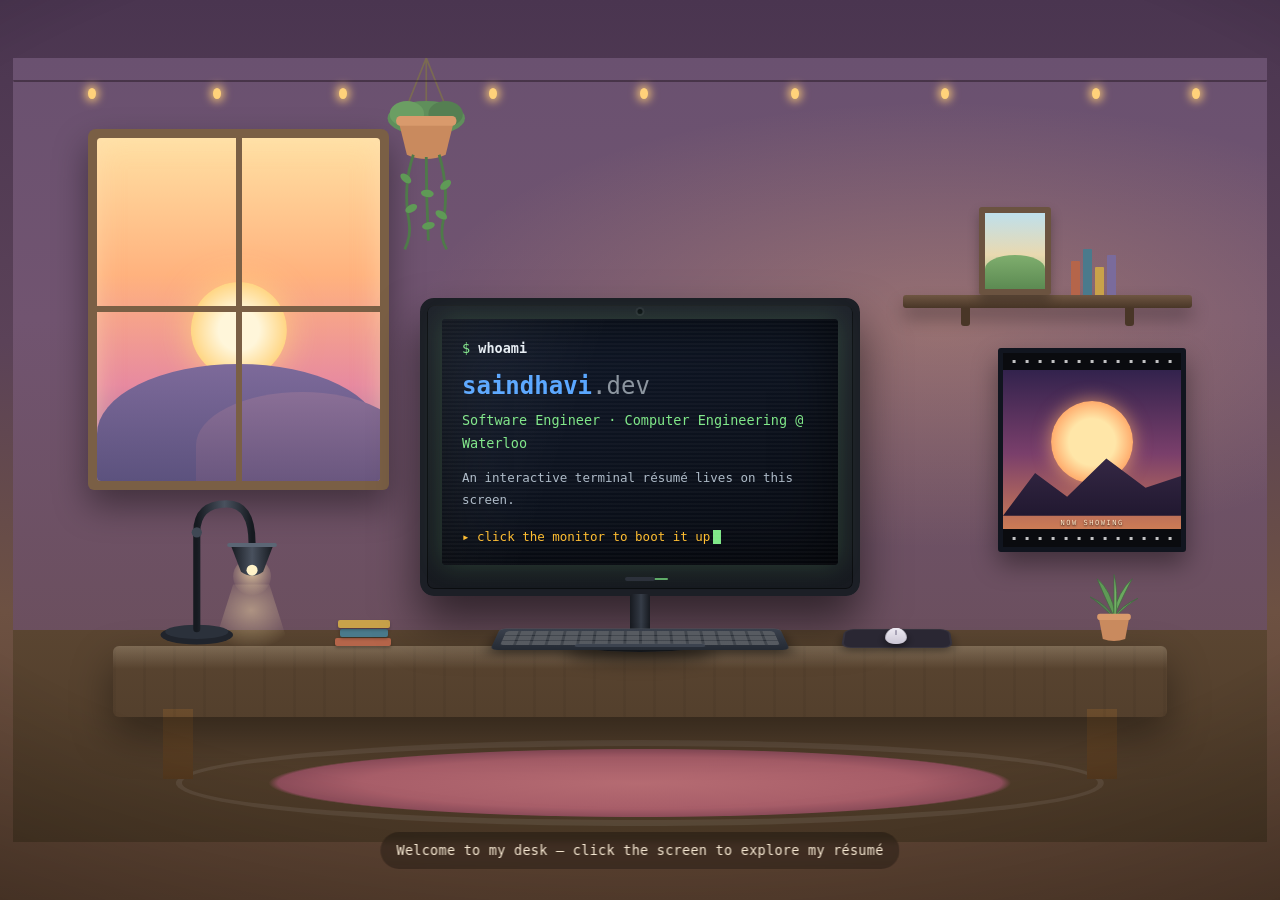
==== desk/index.html @ c954e5a0 "Add birds flying across the window in the terminal desk scene Assisted-By: devx/a997eb2f-b1b7-486c-a" ====
<!DOCTYPE html>
<html lang="en">
<head>
<meta charset="UTF-8">
<meta name="viewport" content="width=device-width, initial-scale=1.0">
<title>saindhavi@dev ~ Terminal Résumé</title>
<style>
  * { margin: 0; padding: 0; box-sizing: border-box; }
  body {
    font-family: "SF Mono","JetBrains Mono","Fira Code",Menlo,monospace;
    background: #0d1117; color: #c9d1d9; line-height: 1.7; font-size: 14.5px;
    min-height: 100vh; padding: 24px 16px; display:flex; justify-content:center; align-items:center;
  }
  .term { width:100%; max-width:1200px; background:#161b22; border:1px solid #30363d; border-radius:10px;
    overflow:hidden; box-shadow:0 20px 60px rgba(0,0,0,.5);
    transition:max-width .4s ease, opacity .55s ease, transform .6s cubic-bezier(.2,.8,.2,1); transform-origin:center; }
  .term.expanded { max-width:1400px; }
  .term.enter-hidden { opacity:0; transform:scale(.12); pointer-events:none; }
  .deskbtn { margin-left:auto; color:#8b949e; font-size:12px; cursor:pointer; border:1px solid #30363d; border-radius:6px; padding:2px 9px; }
  .deskbtn:hover { color:#e6edf3; border-color:#58a6ff; }

  /* ===== cozy desk scene (CSS-illustrated) ===== */
  #desk { position:fixed; inset:0; z-index:5; overflow:hidden;
    display:flex; align-items:center; justify-content:center;
    background:linear-gradient(180deg,#4a3550 0%, #5b4258 38%, #6d5142 68%, #5a4130 100%);
    transition:opacity .55s ease, transform .7s cubic-bezier(.4,0,.2,1); }
  #desk.gone { opacity:0; transform:scale(2.6); pointer-events:none; }
  /* soft vignette + warm ambient glow */
  #desk::before { content:""; position:absolute; inset:0; background:radial-gradient(120% 90% at 50% 40%, transparent 55%, rgba(0,0,0,.45) 100%); pointer-events:none; z-index:40; }

  .room { position:relative; width:min(1400px,98vw); aspect-ratio:16/10; max-height:96vh; }

  /* wall / floor split */
  .wall { position:absolute; inset:0 0 26% 0; background:linear-gradient(180deg,#6a5170 0%, #715470 45%, #6b4f5e 100%); }
  .wall::after { content:""; position:absolute; inset:0; background:radial-gradient(60% 55% at 74% 46%, rgba(255,190,120,.28), transparent 70%); }
  .floor { position:absolute; left:0; right:0; bottom:0; height:27%;
    background:linear-gradient(180deg,#5a4531 0%, #4a3826 100%); }

  /* ---- window with sunset ---- */
  .win { position:absolute; left:6%; top:9%; width:24%; height:46%; border-radius:8px 8px 6px 6px;
    background:#7a5f45; padding:9px; box-shadow:0 16px 34px rgba(0,0,0,.4); }
  .win-glass { position:relative; width:100%; height:100%; border-radius:4px; overflow:hidden;
    background:linear-gradient(180deg,#ffe0a3 0%, #ffb27e 40%, #e78aa0 72%, #8f6ea6 100%); box-shadow:inset 0 0 26px rgba(255,225,180,.55); }
  .win-sun { position:absolute; left:50%; bottom:30%; transform:translateX(-50%); width:34%; aspect-ratio:1; border-radius:50%;
    background:radial-gradient(circle,#fff6da 30%,#ffd27a 75%); box-shadow:0 0 34px rgba(255,210,130,.9); }
  .win-hill { position:absolute; left:0; right:0; bottom:0; height:34%; background:linear-gradient(180deg,#7d6a9a,#5c527e);
    border-radius:50% 50% 0 0 / 60% 60% 0 0; }
  .win-hill.two { bottom:0; left:35%; right:-10%; height:26%; background:linear-gradient(180deg,#8a6f96,#6a577f); }
  /* a little bird glides across the window now and then */
  .win-birds { position:absolute; left:0; top:26%; width:14px; height:10px; opacity:0; z-index:2;
    animation: birdFly 20s ease-in-out infinite; }
  .win-birds .b { position:absolute; width:8px; height:8px; }
  .win-birds .b::before, .win-birds .b::after { content:""; position:absolute; top:0; width:6px; height:6px;
    border-top:2px solid #2f2740; border-radius:50%; }
  .win-birds .b::before { left:-4px; transform:rotate(18deg); transform-origin:right center; animation: flap .35s ease-in-out infinite; }
  .win-birds .b::after  { left:2px;  transform:rotate(-18deg) scaleX(-1); transform-origin:left center; animation: flap .35s ease-in-out infinite; }
  .win-birds .b2 { left:16px; top:6px; transform:scale(.75); }
  @keyframes flap { 0%,100%{ border-top-width:2px; height:6px; } 50%{ height:2px; } }
  @keyframes birdFly {
    0%   { transform: translate(-20px, 30px) scale(.7); opacity:0; }
    8%   { opacity:.85; }
    45%  { transform: translate(120px, -6px) scale(.95); opacity:.85; }
    60%  { transform: translate(180px, 8px) scale(1); opacity:.85; }
    72%  { transform: translate(240px, -10px) scale(.9); opacity:0; }
    100% { transform: translate(240px, -10px) scale(.9); opacity:0; }
  }
  .win-bar-v, .win-bar-h { position:absolute; background:#7a5f45; z-index:3; }
  .win-bar-v { top:0; bottom:0; left:calc(50% - 3px); width:6px; }
  .win-bar-h { left:0; right:0; top:calc(50% - 3px); height:6px; }

  /* ---- hanging plant near window ---- */
  .hangplant { position:absolute; left:27%; top:0; width:12%; z-index:1; }
  .hangplant svg { width:100%; height:auto; display:block; }

  /* ---- shelf + framed art (right wall) ---- */
  /* ---- wall shelf with framed photo + books resting on it ---- */
  .shelf { position:absolute; right:6%; top:19%; width:23%; z-index:2; }
  .shelf .items { display:flex; align-items:flex-end; justify-content:center; gap:20px; padding:0 24px; }
  .shelf .plank { height:13px; border-radius:3px; background:linear-gradient(#6f5642,#493627); box-shadow:0 10px 18px rgba(0,0,0,.32); }
  .shelf .bracket { position:absolute; width:9px; height:18px; background:#493627; bottom:-18px; border-radius:0 0 3px 3px; }
  .shelf .bracket.l { left:20%; } .shelf .bracket.r { right:20%; }
  .frame { width:72px; height:88px; background:#efe6d4; border:6px solid #6b5340; border-radius:3px; overflow:hidden; box-shadow:0 6px 12px rgba(0,0,0,.28); }
  .frame-art { position:relative; width:100%; height:100%; background:linear-gradient(180deg,#bfe0ec 0%, #e9d9b0 55%, #9bbf82 100%); }
  .frame-art::after { content:""; position:absolute; left:0; right:0; bottom:0; height:45%; background:linear-gradient(180deg,#7fae6e,#5c8a52); border-radius:50% 50% 0 0/40% 40% 0 0; }
  .mini-books { display:flex; align-items:flex-end; gap:3px; }
  .mini-books i { width:9px; border-radius:1px 1px 0 0; }

  /* ---- movie poster (nod to film/TV) ---- */
  .poster { position:absolute; right:6.5%; top:37%; width:15%; height:26%; background:#0d0f14; border:5px solid #11151f;
    border-radius:3px; box-shadow:0 12px 26px rgba(0,0,0,.4); overflow:hidden; }
  .poster .p-sky { position:absolute; inset:0; background:linear-gradient(180deg,#241d47 0%, #7a3f6b 52%, #e08a4f 100%); }
  .poster .p-sun { position:absolute; left:50%; top:46%; transform:translate(-50%,-50%); width:46%; aspect-ratio:1; border-radius:50%;
    background:radial-gradient(circle,#ffe6a8 40%,#ff9e5e 78%); box-shadow:0 0 18px rgba(255,180,110,.7); }
  .poster .p-mtn { position:absolute; left:0; right:0; bottom:16%; height:38%; background:linear-gradient(180deg,#3a2c4a,#211830);
    clip-path:polygon(0 100%,18% 42%,36% 74%,58% 22%,80% 62%,100% 46%,100% 100%); }
  .poster .p-strip { position:absolute; left:0; right:0; height:9%; background:#0a0b0f;
    background-image:repeating-linear-gradient(90deg, transparent 0 5px, rgba(255,255,255,.75) 5px 8px, transparent 8px 13px);
    background-size:13px 3px; background-position:center; background-repeat:repeat-x; }
  .poster .p-strip.t { top:0; } .poster .p-strip.b { bottom:0; }
  .poster .p-title { position:absolute; left:0; right:0; bottom:9%; text-align:center; font-size:7px; letter-spacing:.22em;
    color:#ffe9c9; text-shadow:0 1px 2px rgba(0,0,0,.8); }

  /* ---- keyboard + mousepad + mouse (laid flat on the desk with perspective) ---- */
  .keyboard { position:absolute; left:50%; bottom:-4px; width:min(30%,300px); height:46px; z-index:11;
    transform-origin:center bottom; transform:translateX(-50%) perspective(560px) rotateX(60deg);
    border-radius:7px; background:linear-gradient(#3a414d,#242a33);
    box-shadow:0 10px 16px rgba(0,0,0,.45), inset 0 1px 0 rgba(255,255,255,.10); }
  .keyboard::before { content:""; position:absolute; inset:6px 8px 10px; border-radius:4px; background:#2b3038;
    background-image:
      repeating-linear-gradient(90deg, rgba(255,255,255,.11) 0 13px, transparent 13px 16px),
      repeating-linear-gradient(0deg, rgba(255,255,255,.11) 0 8px, transparent 8px 11px); }
  .keyboard::after { content:""; position:absolute; left:28%; right:28%; bottom:6px; height:7px; border-radius:3px; background:#3c434f; box-shadow:inset 0 1px 0 rgba(255,255,255,.12); }
  .mousepad { position:absolute; left:66%; bottom:-2px; width:11%; max-width:112px; height:40px; z-index:11;
    transform-origin:center bottom; transform:perspective(560px) rotateX(60deg);
    border-radius:10px; background:#2a2733; box-shadow:0 8px 12px rgba(0,0,0,.34), inset 0 0 0 2px rgba(255,255,255,.05); }
  .mouse { position:absolute; left:69.5%; bottom:2px; width:22px; height:34px; z-index:12;
    transform-origin:center bottom; transform:perspective(560px) rotateX(60deg);
    border-radius:50% 50% 46% 46% / 62% 62% 38% 38%; background:linear-gradient(180deg,#eeebF3,#cbc6d4);
    box-shadow:0 7px 11px rgba(0,0,0,.42); }
  .mouse::before { content:""; position:absolute; top:5px; left:50%; transform:translateX(-50%); width:2px; height:11px; background:#a7a2b5; border-radius:2px; }
  @media (max-width:640px){ .mousepad,.mouse{ display:none; } }

  /* ---- string lights ---- */
  .lights { position:absolute; top:2%; left:0; width:100%; height:8%; z-index:6; pointer-events:none; }
  .lights .wire { position:absolute; top:6px; left:0; width:100%; height:40px; border-top:2px solid rgba(20,12,16,.4); border-radius:0 0 46% 46%/0 0 100% 100%; }
  .lights i { position:absolute; top:14px; width:8px; height:11px; border-radius:50%; background:#ffd27a;
    box-shadow:0 0 9px 3px rgba(255,205,120,.8); animation:twinkle 2.6s ease-in-out infinite; }
  @keyframes twinkle { 0%,100%{opacity:.55} 50%{opacity:1} }

  /* ---- rug ---- */
  .rug { position:absolute; left:50%; bottom:2%; transform:translateX(-50%); width:74%; height:11%;
    background:radial-gradient(closest-side, #b56b72 0%, #a85e69 60%, #8f4e5c 78%, transparent 80%); border-radius:50%;
    box-shadow:inset 0 0 0 6px rgba(255,255,255,.08); }

  /* ---- desk ---- */
  .desk { position:absolute; left:8%; right:8%; bottom:16%; height:9%; z-index:8;
    background:linear-gradient(180deg,#8a663f 0%, #7a5836 55%, #6a4c2d 100%);
    border-radius:6px; box-shadow:0 18px 40px rgba(0,0,0,.4);
    background-image:repeating-linear-gradient(90deg, rgba(0,0,0,.045) 0 3px, transparent 3px 30px); }
  .desk::before { content:""; position:absolute; left:0; right:0; top:0; height:32%; background:linear-gradient(rgba(255,240,210,.22),transparent); border-radius:6px 6px 0 0; }
  .leg { position:absolute; bottom:calc(16% - 8%); width:2.4%; height:9%; background:linear-gradient(#6a4c2d,#54391f); z-index:7; }
  .leg.l { left:12%; } .leg.r { right:12%; }

  /* things sit on the desk (top edge ~ bottom:25%) */
  .on-desk { position:absolute; left:0; right:0; bottom:25%; height:0; z-index:9; }

  /* ---- desk lamp (left) — SVG ---- */
  .lamp { position:absolute; left:11%; bottom:-2px; width:150px; z-index:9; }
  .lamp svg { width:100%; height:auto; display:block; overflow:visible; }

  /* ---- coffee mug (right) ---- */
  .mug { position:absolute; left:79%; bottom:0; display:none; }
  .mug.show { display:block; animation:pop .4s ease; }
  @keyframes pop { 0%{transform:scale(.5);opacity:0} 60%{transform:scale(1.15)} 100%{transform:scale(1);opacity:1} }
  .mug .cup { position:absolute; bottom:0; right:0; width:38px; height:34px; border-radius:6px 6px 10px 10px;
    background:linear-gradient(90deg,#e7ded2 0%,#fff 30%,#cfc4b4 100%); box-shadow:0 4px 8px rgba(0,0,0,.3); }
  .mug .cup::before { content:""; position:absolute; top:5px; left:5px; right:5px; height:7px; border-radius:50%; background:#3a2415; box-shadow:inset 0 2px 3px rgba(0,0,0,.5); }
  .mug .handle { position:absolute; bottom:8px; right:-9px; width:16px; height:18px; border:5px solid #d9cfc0; border-left:none; border-radius:0 12px 12px 0; }
  .mug .steam { position:absolute; bottom:34px; width:5px; height:26px; border-radius:3px; background:linear-gradient(rgba(255,255,255,.6),rgba(255,255,255,0)); filter:blur(2px); animation:steam 3s ease-in-out infinite; }
  .mug .steam.a { right:22px; } .mug .steam.b { right:12px; animation-delay:1.2s; }
  @keyframes steam { 0%{opacity:0; transform:translateY(6px) scaleY(.8)} 45%{opacity:.8} 100%{opacity:0; transform:translateY(-14px) scaleY(1.2)} }

  /* ---- book stack (right, further) ---- */
  .books { position:absolute; left:26%; bottom:0; width:52px; }
  .books i { position:absolute; right:0; height:8px; border-radius:2px; box-shadow:0 2px 3px rgba(0,0,0,.25); }
  .books .b1 { bottom:0; width:56px; background:#b5654a; }
  .books .b2 { bottom:9px; width:48px; right:3px; background:#4a7a8c; }
  .books .b3 { bottom:18px; width:52px; right:1px; background:#c9a24a; }

  /* ---- potted plant (far right) ---- */
  .pot { position:absolute; left:85%; bottom:0; width:70px; z-index:9; }
  .pot svg { width:100%; height:auto; display:block; }

  /* ---- monitor (center, clickable) ---- */
  .monitor { position:absolute; left:50%; bottom:50px; transform:translateX(-50%); width:min(46%,440px); cursor:pointer; z-index:10;
    transition:transform .25s; }
  .monitor:hover { transform:translateX(-50%) translateY(-5px); }
  .monitor:hover .screen { box-shadow:0 0 40px rgba(126,231,135,.5), inset 0 0 50px rgba(0,0,0,.6); }
  .bezel { position:relative; width:100%; background:linear-gradient(#20242c,#171a20); border:7px solid #1c1f26; border-radius:14px;
    padding:14px 15px 24px; box-shadow:0 26px 46px rgba(0,0,0,.55), inset 0 1px 0 rgba(255,255,255,.06), inset 0 0 0 1px rgba(0,0,0,.5); }
  .bezel::before { content:""; position:absolute; top:4px; left:50%; transform:translateX(-50%); width:5px; height:5px; border-radius:50%;
    background:#0a0d12; box-shadow:0 0 0 2px rgba(255,255,255,.05); }
  .bezel::after { content:""; position:absolute; bottom:8px; left:50%; transform:translateX(-50%); width:30px; height:4px; border-radius:2px;
    background:#2c313b; box-shadow:14px 0 0 -1px rgba(126,231,135,.7); }
  .screen { position:relative; border-radius:4px; min-height:150px; overflow:hidden; padding:18px 20px; font-family:inherit;
    background:linear-gradient(160deg,#111a2b,#080b12); box-shadow:0 0 26px rgba(126,231,135,.18), inset 0 0 60px rgba(0,0,0,.7); }
  .screen::before { content:""; position:absolute; inset:0; background:repeating-linear-gradient(rgba(255,255,255,.028) 0 2px, transparent 2px 4px); pointer-events:none; }
  .screen::after { content:""; position:absolute; top:-45%; left:-25%; width:55%; height:190%; transform:rotate(20deg);
    background:linear-gradient(90deg, rgba(255,255,255,.07), transparent); pointer-events:none; }
  .screen .m1 { color:#7ee787; font-size:13.5px; } .screen .m1 b{ color:#e6edf3; }
  .screen .m2 { color:#58a6ff; font-size:24px; font-weight:700; margin:6px 0 3px; }
  .screen .m2 span { color:#8b949e; font-weight:400; }
  .screen .m3 { color:#adbac7; font-size:12.5px; margin-top:12px; }
  .screen .cta-line { color:#ffbd2e; font-size:12.5px; margin-top:16px; }
  .screen .bk { display:inline-block; width:8px; height:14px; background:#7ee787; vertical-align:middle; margin-left:3px; animation:blink 1s steps(2) infinite; }
  .neck { position:absolute; left:50%; bottom:-48px; transform:translateX(-50%); width:20px; height:50px;
    background:linear-gradient(90deg,#171a20 0%, #2e343e 45%, #363d48 55%, #171a20 100%); border-radius:3px; }
  .foot { position:absolute; left:50%; bottom:-56px; transform:translateX(-50%); width:150px; height:20px;
    border-radius:50%; background:radial-gradient(ellipse at 50% 32%, #363d48 0%, #23282f 55%, #12151a 100%);
    box-shadow:0 10px 16px rgba(0,0,0,.5); }

  .desk-cap { position:absolute; left:50%; bottom:3.5%; transform:translateX(-50%); z-index:41; white-space:nowrap;
    color:#f4e6d0; font-size:13.5px; letter-spacing:.02em; background:rgba(0,0,0,.28); padding:7px 16px; border-radius:20px; backdrop-filter:blur(3px); }
  @media (max-width:640px){ .desk-cap{ font-size:11.5px; } .screen{ min-height:120px; } }

  /* ---- ambient idle motion ---- */
  .hangplant svg { animation: sway 6.5s ease-in-out infinite; transform-origin:top center; }
  @keyframes sway { 0%,100%{ transform:rotate(-2.6deg); } 50%{ transform:rotate(2.6deg); } }
  .pot svg { animation: potsway 7.5s ease-in-out infinite; transform-origin:bottom center; }
  @keyframes potsway { 0%,100%{ transform:rotate(-1.6deg); } 50%{ transform:rotate(1.6deg); } }
  .lamp svg { animation: lampbreath 5.5s ease-in-out infinite; }
  @keyframes lampbreath { 0%,100%{ filter:brightness(1); } 50%{ filter:brightness(1.13); } }
  .win-sun { animation: sunpulse 6s ease-in-out infinite; }
  @keyframes sunpulse { 0%,100%{ box-shadow:0 0 34px rgba(255,210,130,.9); } 50%{ box-shadow:0 0 52px rgba(255,225,150,1); } }
  /* parallax layers glide smoothly toward the cursor */
  .win, .poster, .shelf, .hangplant, .lamp, .pot { transition: transform .25s ease-out; will-change: transform; }
  @media (prefers-reduced-motion: reduce){
    .hangplant svg, .pot svg, .lamp svg, .win-sun, .lights i, .mug .steam, .win-birds, .win-birds .b::before, .win-birds .b::after { animation: none !important; }
    .win-birds { display:none !important; }
    .win, .poster, .shelf, .hangplant, .lamp, .pot { transition: none !important; transform: none !important; }
  }
  .bar { background:#21262d; padding:11px 16px; display:flex; align-items:center; gap:8px; border-bottom:1px solid #30363d; }
  .dot { width:13px; height:13px; border-radius:50%; cursor:pointer; }
  .red{background:#ff5f56} .yellow{background:#ffbd2e} .green{background:#27c93f}
  .title { margin-left:12px; color:#8b949e; font-size:13px; }
  .body { padding:24px 26px; height:80vh; overflow-y:auto; cursor:text; }
  .body::-webkit-scrollbar { width:9px; } .body::-webkit-scrollbar-thumb { background:#30363d; border-radius:6px; }
  .term.expanded .body { height:86vh; }
  .line { margin-bottom:3px; white-space:pre-wrap; word-break:break-word; }
  .prompt { color:#7ee787; } .path { color:#58a6ff; } .cmd { color:#e6edf3; }
  .out { color:#adbac7; margin:2px 0 12px; }
  .out a { color:#58a6ff; text-decoration:none; } .out a:hover { text-decoration:underline; }
  .key { color:#d2a8ff; } .val { color:#a5d6ff; } .comment { color:#6e7681; } .hint { color:#ffbd2e; }
  .err { color:#ff7b72; }
  .rhead { color:#7ee787; margin-bottom:4px; }
  .job { margin:4px 0 14px; padding-left:14px; border-left:2px solid #30363d; }
  .job .role { color:#e6edf3; font-weight:600; } .job .co { color:#58a6ff; } .job .when { color:#6e7681; font-size:12.5px; }
  .job ul { margin:6px 0 0 18px; color:#adbac7; } .job li { margin-bottom:3px; }
  .skills { display:flex; flex-wrap:wrap; gap:6px; margin:4px 0 8px; }
  .chip { background:#21262d; border:1px solid #30363d; border-radius:6px; padding:3px 10px; color:#a5d6ff; font-size:12.5px; }
  .grp { color:#d2a8ff; margin:8px 0 2px; }
  /* input line */
  .inputline { display:flex; align-items:center; }
  .inputline .il-prompt { color:#7ee787; white-space:pre; }
  #cmdInput { flex:1; background:transparent; border:none; outline:none; color:#e6edf3;
    font-family:inherit; font-size:14.5px; caret-color:#7ee787; padding-left:6px; }
  .files { color:#79c0ff; }
</style>
</head>
<body>
  <div id="desk">
    <div class="room">
      <div class="wall"></div>
      <div class="floor"></div>

      <!-- string lights -->
      <div class="lights">
        <div class="wire"></div>
        <i style="left:6%"></i><i style="left:16%;animation-delay:.3s"></i><i style="left:26%;animation-delay:.6s"></i>
        <i style="left:38%;animation-delay:.9s"></i><i style="left:50%;animation-delay:1.2s"></i>
        <i style="left:62%;animation-delay:.5s"></i><i style="left:74%;animation-delay:.8s"></i>
        <i style="left:86%;animation-delay:1.1s"></i><i style="left:94%;animation-delay:.2s"></i>
      </div>

      <!-- window -->
      <div class="win">
        <div class="win-glass">
          <div class="win-sun"></div>
          <div class="win-hill"></div>
          <div class="win-hill two"></div>
          <div class="win-birds"><span class="b b1"></span><span class="b b2"></span></div>
        </div>
        <div class="win-bar-v"></div>
        <div class="win-bar-h"></div>
      </div>

      <!-- hanging plant -->
      <div class="hangplant">
        <svg viewBox="0 0 140 180" xmlns="http://www.w3.org/2000/svg">
          <!-- hanger cords -->
          <path d="M70 0 L46 60 M70 0 L94 60 M70 0 L70 58" stroke="#7a6a52" stroke-width="1.6" fill="none"/>
          <!-- foliage mound behind pot -->
          <ellipse cx="70" cy="56" rx="36" ry="16" fill="#5f8f5b"/>
          <ellipse cx="52" cy="52" rx="16" ry="12" fill="#6b9e63"/>
          <ellipse cx="88" cy="52" rx="16" ry="12" fill="#557f52"/>
          <!-- pot -->
          <path d="M44 58 L96 58 L88 90 Q70 98 52 90 Z" fill="#c98a5e"/>
          <rect x="42" y="54" width="56" height="9" rx="4" fill="#d99a6c"/>
          <!-- trailing vines -->
          <path d="M58 90 Q48 120 54 152 Q56 166 50 178" stroke="#4f7a4a" stroke-width="2.6" fill="none"/>
          <path d="M82 90 Q92 124 85 156 Q83 168 89 178" stroke="#4f7a4a" stroke-width="2.6" fill="none"/>
          <path d="M70 92 Q70 130 72 170" stroke="#4f7a4a" stroke-width="2.6" fill="none"/>
          <g fill="#5f9a56">
            <ellipse cx="51" cy="112" rx="6" ry="3.4" transform="rotate(40 51 112)"/>
            <ellipse cx="56" cy="140" rx="6" ry="3.4" transform="rotate(-28 56 140)"/>
            <ellipse cx="88" cy="118" rx="6" ry="3.4" transform="rotate(-40 88 118)"/>
            <ellipse cx="84" cy="146" rx="6" ry="3.4" transform="rotate(32 84 146)"/>
            <ellipse cx="71" cy="126" rx="6" ry="3.4" transform="rotate(8 71 126)"/>
            <ellipse cx="72" cy="156" rx="6" ry="3.4" transform="rotate(-12 72 156)"/>
          </g>
        </svg>
      </div>

      <!-- movie poster -->
      <div class="poster">
        <div class="p-sky"></div>
        <div class="p-sun"></div>
        <div class="p-mtn"></div>
        <div class="p-strip t"></div>
        <div class="p-strip b"></div>
        <div class="p-title">NOW SHOWING</div>
      </div>

      <!-- wall shelf with framed photo + books resting on it -->
      <div class="shelf">
        <div class="items">
          <div class="frame"><div class="frame-art"></div></div>
          <div class="mini-books">
            <i style="height:34px;background:#b5654a"></i><i style="height:46px;background:#4a7a8c"></i>
            <i style="height:28px;background:#c9a24a"></i><i style="height:40px;background:#7a6b9c"></i>
          </div>
        </div>
        <div class="plank"></div>
        <div class="bracket l"></div><div class="bracket r"></div>
      </div>

      <!-- rug + desk -->
      <div class="rug"></div>
      <div class="leg l"></div><div class="leg r"></div>
      <div class="desk"></div>

      <!-- items on the desk -->
      <div class="on-desk">
        <div class="lamp">
          <svg viewBox="0 0 190 230" xmlns="http://www.w3.org/2000/svg">
            <defs>
              <linearGradient id="lampMetal" x1="0" y1="0" x2="1" y2="0">
                <stop offset="0" stop-color="#161a20"/><stop offset=".5" stop-color="#49515e"/><stop offset="1" stop-color="#161a20"/>
              </linearGradient>
              <radialGradient id="lampGlow" cx="50%" cy="40%" r="60%">
                <stop offset="0" stop-color="#ffe6ad" stop-opacity=".9"/><stop offset="100%" stop-color="#ffe6ad" stop-opacity="0"/>
              </radialGradient>
            </defs>
            <!-- light spilling down onto the desk -->
            <polygon points="104,150 150,150 176,232 78,232" fill="url(#lampGlow)" opacity=".5"/>
            <!-- base -->
            <ellipse cx="58" cy="214" rx="46" ry="12" fill="#20242c"/>
            <ellipse cx="58" cy="210" rx="40" ry="9" fill="#2b313b"/>
            <!-- pole + gooseneck -->
            <path d="M58 206 L58 84 Q58 48 96 48 Q128 48 128 98" fill="none" stroke="url(#lampMetal)" stroke-width="9" stroke-linecap="round"/>
            <circle cx="58" cy="84" r="6.5" fill="#3f4854"/>
            <!-- glow behind shade -->
            <circle cx="128" cy="140" r="24" fill="url(#lampGlow)" opacity=".8"/>
            <!-- shade (bell pointing down) -->
            <path d="M101 100 L155 100 L142 134 Q128 144 114 134 Z" fill="url(#lampMetal)"/>
            <path d="M99 100 L157 100" stroke="#5b6675" stroke-width="5" stroke-linecap="round"/>
            <!-- bulb -->
            <circle cx="128" cy="132" r="7" fill="#fff3c8"/>
          </svg>
        </div>

        <div class="monitor" onclick="enterTerminal()" title="click to enter">
          <div class="bezel">
            <div class="screen">
              <div class="m1">$ <b>whoami</b></div>
              <div class="m2">saindhavi<span>.dev</span></div>
              <div class="m1">Software Engineer · Computer Engineering @ Waterloo</div>
              <div class="m3">An interactive terminal résumé lives on this screen.</div>
              <div class="cta-line">▸ click the monitor to boot it up<span class="bk"></span></div>
            </div>
          </div>
          <div class="neck"></div>
          <div class="foot"></div>
        </div>

        <div class="keyboard"></div>
        <div class="mousepad"></div>
        <div class="mouse"></div>

        <div class="mug">
          <div class="steam a"></div><div class="steam b"></div>
          <div class="cup"></div><div class="handle"></div>
        </div>

        <div class="books"><i class="b1"></i><i class="b2"></i><i class="b3"></i></div>

        <div class="pot">
          <svg viewBox="0 0 100 120" xmlns="http://www.w3.org/2000/svg">
            <!-- leaves -->
            <g stroke="#3f6b40" stroke-width="1">
              <path d="M50 78 Q34 44 26 24 Q46 40 52 76 Z" fill="#5f9a56"/>
              <path d="M50 78 Q66 42 76 24 Q56 42 48 76 Z" fill="#6ba85f"/>
              <path d="M50 76 Q50 36 50 18 Q56 40 53 76 Z" fill="#72b064"/>
              <path d="M50 80 Q28 58 16 50 Q40 60 50 80 Z" fill="#557f52"/>
              <path d="M50 80 Q72 58 84 52 Q60 62 50 80 Z" fill="#5f9a56"/>
            </g>
            <!-- pot -->
            <path d="M28 78 L72 78 L66 110 Q50 116 34 110 Z" fill="#c98a5e"/>
            <rect x="26" y="74" width="48" height="9" rx="4" fill="#d99a6c"/>
          </svg>
        </div>
      </div>
    </div>

    <div class="desk-cap">Welcome to my desk — click the screen to explore my résumé</div>
  </div>

  <div class="term enter-hidden" id="term">
    <div class="bar">
      <span class="dot red"></span><span class="dot yellow"></span>
      <span class="dot green" title="expand" onclick="toggleExpand()"></span>
      <span class="title">saindhavi@dev: ~/resume</span>
      <span class="deskbtn" onclick="exitTerminal()">⤲ back to desk</span>
    </div>
    <div class="body" id="body" onclick="focusInput()">
      <div class="out">Welcome to <span class="val">saindhavi.dev</span> — interactive résumé shell.
Type <span class="hint">help</span> to see available commands. Try <span class="hint">about</span>, <span class="hint">experience</span>, or play a <span class="hint">game</span> / <span class="hint">quiz</span>.</div>
      <div class="inputline" id="inputline">
        <span class="il-prompt">➜ ~ </span>
        <input id="cmdInput" autocomplete="off" autofocus spellcheck="false" />
      </div>
    </div>
  </div>

<script>
const contact = {
  email: 'sthevath@uwaterloo.ca', phone: '416-875-1719',
  linkedin: 'linkedin.com/in/saindhavi', github: 'github.com/saindhavi1'
};
const S = {}; // section HTML

S.about = `<div class="out">Saindhavi Thevathasan — Computer Engineering @ University of Waterloo.
I build reliable backend systems and developer tooling: from Ruby on Rails data
migrations and BigQuery pipelines at Shopify to STM32 firmware written in C.
Three SWE internships. Currently open to new-grad software roles.</div>`;

S.experience = `<div class="rhead">## experience</div>
  <div class="job"><div><span class="role">Software Engineering Intern</span> · <span class="co">Shopify</span> <span class="when">— May 2026 – Aug 2026 · Toronto</span></div>
    <ul><li>Led a Shopify Taxes migration from legacy tax-partner records to a centralized config system, auditing 74 query paths and shipping dual-write, backfill, parity-check, and rollout-safety work.</li>
    <li>Built Ruby/Rails tools to safely backfill and compare tax-partner data — dry-runs, scoped targeting, telemetry, mismatch handling.</li>
    <li>Improved tax-filing workflows: contact lookup, Sales Tax ID validation, GraphQL access updates, maintenance-task safeguards, feature-flag cleanup.</li></ul></div>
  <div class="job"><div><span class="role">Software Engineering Intern</span> · <span class="co">Shopify</span> <span class="when">— Sep 2025 – Dec 2025 · Toronto</span></div>
    <ul><li>Resolved a data-redaction pipeline incident with BigQuery filtering to prevent NULL rewrites in non-PII columns — unblocking 71 tables and 100s of erasure batches.</li>
    <li>Migrated employee data requests to a cheaper platform using Rails state machines, RSpec table-driven tests, and Flipper flags — saving $60,000.</li>
    <li>Deprecated a DB table via ActiveRecord migrations, fixed metric collection (histogram → gauge), corrected Shop Purge SLA timestamps.</li></ul></div>
  <div class="job"><div><span class="role">Software Engineering Intern</span> · <span class="co">Powersmiths International</span> <span class="when">— Jan 2025 – Apr 2025 · Brampton</span></div>
    <ul><li>Automated migration of historical test data into a structured database, cutting manual entry time 75%.</li>
    <li>Automated transformer test reports (Python, Pandas, MS SQL); integrated Modbus for real-time test-bay data.</li>
    <li>Built a UI to filter MS SQL data and update JSON in Grafana dashboards, improving analysis 85%.</li></ul></div>`;

S.education = `<div class="rhead">## education</div>
  <div class="job"><div><span class="role">BASc. Honours Computer Engineering</span> <span class="when">— Candidate</span></div>
    <ul><li>University of Waterloo — Waterloo, ON</li></ul></div>
  <div class="out"><span class="key">certifications</span> = React Essential Training · XML Essential Training · WHMIS 2015 · Google Kubernetes Engine</div>`;

S.skills = `<div class="rhead">## skills</div>
  <div class="grp">languages & frameworks</div>
  <div class="skills"><span class="chip">Python</span><span class="chip">Java</span><span class="chip">C++</span><span class="chip">C</span><span class="chip">JavaScript</span><span class="chip">Ruby on Rails</span><span class="chip">Go</span><span class="chip">React</span><span class="chip">Node.js</span><span class="chip">SQL</span><span class="chip">BigQuery</span><span class="chip">Pandas</span><span class="chip">REST APIs</span><span class="chip">Modbus</span></div>
  <div class="grp">developer tools</div>
  <div class="skills"><span class="chip">Git</span><span class="chip">Docker</span><span class="chip">Grafana</span><span class="chip">Postman</span><span class="chip">Figma</span><span class="chip">Linux/Unix</span><span class="chip">VS Code</span></div>
  <div class="grp">hardware</div>
  <div class="skills"><span class="chip">STM32</span><span class="chip">Arduino</span><span class="chip">Embedded C</span><span class="chip">Soldering</span></div>`;

S.projects = `<div class="rhead">## projects</div>
  <div class="job"><div><span class="role">SenseSecure</span> <span class="comment"># synchronized smart alarm system</span></div>
    <ul><li>Synchronized two STM32 microcontrollers over GPIO with real-time coordination and fault tolerance.</li>
    <li>Integrated ultrasonic sensors, buttons, buzzers, LEDs for multi-modal alerts + manual override (+40% versatility).</li>
    <li>Written in C: alerts when an object is within 30 cm, disarmed via button press.</li></ul></div>
  <div class="job"><div><span class="role">Dual Axis Solar Panel</span> <span class="comment"># light-tracking rig · 🏆 1st place hackathon</span></div>
    <ul><li>Algorithm orients a panel toward light to maximize energy capture.</li>
    <li>Built with LDR sensors + servo motors; full circuit simulated in AutoCAD.</li>
    <li>Won first place at Kids for Kids Toronto's GenZ Can Hack Hackathon.</li></ul></div>`;

S.contact = `<div class="out"><span class="key">email</span>     = <a href="mailto:${contact.email}">${contact.email}</a>
<span class="key">phone</span>     = ${contact.phone}
<span class="key">linkedin</span>  = <a href="https://${contact.linkedin}">${contact.linkedin}</a>
<span class="key">github</span>    = <a href="https://${contact.github}">${contact.github}</a></div>`;

const FILES = ['about.txt','experience.log','education.txt','skills/','projects/','contact.card','resume.pdf'];

const help = `<div class="out">Available commands:
  <span class="hint">about</span>         who I am
  <span class="hint">experience</span>    work history        <span class="comment">(alias: exp, work)</span>
  <span class="hint">education</span>     school + certs      <span class="comment">(alias: edu)</span>
  <span class="hint">skills</span>        tech stack
  <span class="hint">projects</span>      things I've built   <span class="comment">(alias: proj)</span>
  <span class="hint">contact</span>       how to reach me
  <span class="hint">ls</span>            list files
  <span class="hint">cat</span> [file]    print a file, e.g. <span class="comment">cat about.txt</span>
  <span class="hint">open</span> [x]      open linkedin / github / resume / email
  <span class="hint">all</span>           print the whole résumé
  <span class="hint">clear</span>         clear the screen        <span class="comment">(alias: cls)</span>
  <span class="hint">help</span>          this menu

<span class="key">Fun stuff:</span>
  <span class="hint">game</span>          play a number-guessing game
  <span class="hint">quiz</span>          résumé trivia (6 questions)
  <span class="hint">neofetch</span>      system-info style banner
  <span class="hint">theme</span> [x]     recolor: green · amber · ocean · grape
  <span class="hint">matrix</span>        enter the matrix
  <span class="hint">coffee</span>        ☕

Tips: ↑/↓ for history · Tab to autocomplete.</div>`;

const order = ['about','experience','education','skills','projects','contact'];
const history = []; let hix = -1;

// ---- interactive mode state ----
let mode = null;              // null | 'guess' | 'quiz'
let secret = 0, tries = 0;   // number-guess game
let qi = 0, score = 0;       // quiz game

const quiz = [
  { q: 'Which university does Saindhavi attend?', a:['waterloo','university of waterloo','uwaterloo'], hint:'starts with W' },
  { q: 'How many SWE internships has she completed?', a:['3','three'], hint:'a small number' },
  { q: 'Which company did she intern at twice?', a:['shopify'], hint:'green bag logo' },
  { q: 'How much money did her platform migration save? (in $)', a:['60000','60,000','60k','$60,000','$60k'], hint:'five figures' },
  { q: 'Which microcontroller powers the SenseSecure project?', a:['stm32','stm-32'], hint:'ST + a number' },
  { q: 'Her hardware project won 1st place at which kind of event?', a:['hackathon','genz can hack','hack'], hint:'a coding competition' }
];

function startGuess(){
  mode='guess'; secret=Math.floor(Math.random()*100)+1; tries=0;
  print('<div class="out">🎯 <b>Number Guess</b> — I\'m thinking of a number between 1 and 100.\nType a guess and press Enter. Type <span class="hint">q</span> to quit.</div>');
}
function handleGuess(v){
  if(v.toLowerCase()==='q'){ mode=null; print(`<div class="out">Game over. The number was <b>${secret}</b>.</div>`); return; }
  const n=parseInt(v,10);
  if(isNaN(n)){ print('<div class="out err">Enter a number, or q to quit.</div>'); return; }
  tries++;
  if(n===secret){ print(`<div class="out">🎉 Correct! You got it in <b>${tries}</b> ${tries===1?'try':'tries'}. Nicely done.</div>`); mode=null; }
  else if(n<secret) print('<div class="out">🔼 Too low. Try higher.</div>');
  else print('<div class="out">🔽 Too high. Try lower.</div>');
}

function startQuiz(){
  mode='quiz'; qi=0; score=0;
  print('<div class="out">🧠 <b>Résumé Trivia</b> — answer 6 questions about Saindhavi.\nType <span class="hint">q</span> to quit, or <span class="hint">?</span> for a hint.</div>');
  askQuiz();
}
function askQuiz(){ print(`<div class="out"><span class="key">Q${qi+1}/${quiz.length}:</span> ${quiz[qi].q}</div>`); }
function handleQuiz(v){
  const t=v.trim().toLowerCase();
  if(t==='q'){ mode=null; print(`<div class="out">Quiz ended. Score: <b>${score}/${qi}</b>.</div>`); return; }
  if(t==='?'){ print(`<div class="out comment">Hint: ${quiz[qi].hint}</div>`); return; }
  const correct = quiz[qi].a.some(a=>t.includes(a));
  if(correct){ score++; print('<div class="out">✅ Correct!</div>'); }
  else print(`<div class="out err">❌ Not quite — answer: <b>${quiz[qi].a[0]}</b></div>`);
  qi++;
  if(qi<quiz.length){ askQuiz(); }
  else {
    mode=null;
    let msg = score===quiz.length ? 'Perfect score! You really know your stuff. 🏆'
      : score>=quiz.length/2 ? 'Nice work! 👏' : 'Give it another go with <span class="hint">quiz</span>!';
    print(`<div class="out">Final score: <b>${score}/${quiz.length}</b>. ${msg}</div>`);
  }
}

function neofetch(){
  print(`<div class="out" style="display:flex;gap:20px;flex-wrap:wrap">
<pre style="color:#7ee787;margin:0">   _____ _______
  / ____|__   __|
 | (___    | |     saindhavi@dev
  \\___ \\   | |     ---------------
  ____) |  | |     OS: ResumeOS 2026
 |_____/   |_|     Shell: sh-resume
</pre>
<div style="align-self:center">
<span class="key">User</span>: Saindhavi Thevathasan
<span class="key">Role</span>: Software Engineer
<span class="key">School</span>: University of Waterloo
<span class="key">Interns</span>: Shopify ×2, Powersmiths
<span class="key">Langs</span>: Python, C/C++, Ruby, Go, JS
<span class="key">Uptime</span>: caffeinated ☕
</div></div>`);
}

// insert a live element before the input line and return it
function liveBlock(cls){
  const div=document.createElement('div'); div.className=cls||'out';
  document.getElementById('body').insertBefore(div, document.getElementById('inputline'));
  return div;
}

function matrix(){
  const box=liveBlock('out'); box.style.color='#39d353'; box.style.fontSize='12px'; box.style.lineHeight='1.3';
  const pre=document.createElement('pre'); pre.style.margin='0'; box.appendChild(pre);
  const cols=46, rows=9; const chars='01アカサタナ<>[]{}#$%&*+=/\\|';
  let frame=0; const maxFrames=18;
  const id=setInterval(()=>{
    let out='';
    for(let r=0;r<rows;r++){ let line=''; for(let c=0;c<cols;c++){ line+=chars[Math.floor(Math.random()*chars.length)]; } out+=line+'\n'; }
    pre.textContent=out; frame++; scrollBottom();
    if(frame>=maxFrames){ clearInterval(id); pre.textContent='Wake up, Saindhavi… 🐇\nThe résumé has you. Follow the green cursor.'; scrollBottom(); }
  }, 85);
}

function brewCoffee(){
  const box=liveBlock('out');
  const steps=['Grinding beans','Heating water to 94°C','Blooming grounds','Pouring — slow spiral'];
  let i=0;
  const id=setInterval(()=>{
    const filled='█'.repeat(i+1), empty='░'.repeat(steps.length-i-1);
    box.innerHTML=`<span class="comment">[${filled}${empty}]</span> ${steps[i]}…`;
    i++; scrollBottom();
    if(i>=steps.length){
      clearInterval(id);
      box.innerHTML=`<pre style="margin:0;color:#d2a8ff">      ) )\n     ( (\n    ........\n    |      |]\n    \\      /   ☕ Fresh coffee, ready.\n     \`----'    Left a mug on the desk — exit to see it. → try <span class="hint">quiz</span></pre>`;
      try { localStorage.setItem('coffeeBrewed','1'); } catch(e){}
      revealMug();
      scrollBottom();
    }
  }, 480);
}

const themes = {
  green:  { bg:'#0d1117', p:'#7ee787' },
  amber:  { bg:'#1a1400', p:'#ffb000' },
  ocean:  { bg:'#04141f', p:'#5fd0ff' },
  grape:  { bg:'#14091f', p:'#d2a8ff' }
};
function setTheme(name){
  const t=themes[name];
  if(!t){ print(`<div class="out err">theme: unknown '${name}'. Try: ${Object.keys(themes).join(', ')}</div>`); return; }
  document.body.style.background=t.bg;
  document.querySelector('.term').style.background=t.bg;
  document.querySelectorAll('.prompt,.il-prompt,.cursor').forEach(el=>el.style.color=t.p);
  document.querySelectorAll('.cursor').forEach(el=>el.style.background=t.p);
  print(`<div class="out">Theme set to <b>${name}</b>. 🎨</div>`);
}

function print(html){
  const line = document.createElement('div');
  line.innerHTML = html;
  document.getElementById('body').insertBefore(line, document.getElementById('inputline'));
}
function echo(cmd){ print(`<div class="line"><span class="prompt">➜</span> <span class="path">~</span> <span class="cmd">${cmd}</span></div>`); }
function scrollBottom(){ const b=document.getElementById('body'); b.scrollTop=b.scrollHeight; }
function focusInput(){ document.getElementById('cmdInput').focus(); }
function toggleExpand(){ document.getElementById('term').classList.toggle('expanded'); }
function revealMug(){ const m=document.querySelector('.mug'); if(m) m.classList.add('show'); }
function enterTerminal(){
  document.getElementById('desk').classList.add('gone');
  document.getElementById('term').classList.remove('enter-hidden');
  setTimeout(focusInput, 350);
}
function exitTerminal(){
  document.getElementById('term').classList.add('enter-hidden');
  document.getElementById('desk').classList.remove('gone');
}


function openLink(what){
  const map = { linkedin:'https://'+contact.linkedin, github:'https://'+contact.github,
    resume:'#', email:'mailto:'+contact.email };
  if(map[what]){ print(`<div class="out">Opening ${what}… <a href="${map[what]}">${map[what].replace('mailto:','')}</a></div>`); window.open(map[what],'_blank'); }
  else print(`<div class="out err">open: unknown target '${what}'. Try: linkedin, github, resume, email.</div>`);
}

function handle(raw){
  const input = raw.trim();
  if(!input){ return; }
  echo(input);
  history.unshift(input); hix = -1;
  const [c, ...args] = input.split(/\s+/);
  const cmd = c.toLowerCase();
  const arg = (args[0]||'').toLowerCase();

  switch(cmd){
    case 'help': case '?': case 'man': print(help); break;
    case 'about': case 'whoami': print(S.about); break;
    case 'experience': case 'exp': case 'work': print(S.experience); break;
    case 'education': case 'edu': print(S.education); break;
    case 'skills': case 'stack': print(S.skills); break;
    case 'projects': case 'proj': print(S.projects); break;
    case 'contact': print(S.contact); break;
    case 'ls': case 'dir': print(`<div class="out files">${FILES.join('   ')}</div>`); break;
    case 'all': case './resume': order.forEach(k=>print(S[k])); break;
    case 'open': case 'xdg-open': openLink(arg); break;
    case 'clear': case 'cls':
      const body=document.getElementById('body');
      [...body.querySelectorAll('div')].forEach(d=>{ if(d.id!=='inputline') d.remove(); });
      break;
    case 'cat':
      if(!arg){ print('<div class="out err">cat: missing file operand. Try: cat about.txt</div>'); break; }
      if(arg.startsWith('about')) print(S.about);
      else if(arg.startsWith('experience')) print(S.experience);
      else if(arg.startsWith('education')) print(S.education);
      else if(arg.startsWith('skills')) print(S.skills);
      else if(arg.startsWith('projects')) print(S.projects);
      else if(arg.startsWith('contact')) print(S.contact);
      else if(arg.startsWith('resume')) { print('<div class="out">resume.pdf is a binary file. Try <span class="hint">open resume</span>.</div>'); }
      else print(`<div class="out err">cat: ${arg}: No such file. Try 'ls'.</div>`);
      break;
    case 'game': case 'guess': startGuess(); break;
    case 'quiz': case 'trivia': startQuiz(); break;
    case 'neofetch': case 'fetch': neofetch(); break;
    case 'matrix': matrix(); break;
    case 'theme': setTheme(arg); break;
    case 'history': print(`<div class="out">${history.slice().reverse().map((h,i)=>`${i+1}  ${h}`).join('<br>')||'(empty)'}</div>`); break;
    case 'coffee': brewCoffee(); break;
    case 'sudo': print('<div class="out">Nice try. 😄  (try <span class="hint">game</span> or <span class="hint">quiz</span> instead)</div>'); break;
    case 'echo': print(`<div class="out">${args.join(' ')}</div>`); break;
    case 'pwd': print('<div class="out">/home/saindhavi/resume</div>'); break;
    case 'date': print(`<div class="out">${new Date().toString()}</div>`); break;
    default: print(`<div class="out err">command not found: ${cmd}. Type <span class="hint">help</span>.</div>`);
  }
  scrollBottom();
}

const inp = document.getElementById('cmdInput');
inp.addEventListener('keydown', e=>{
  if(e.key==='Enter'){
    const v=inp.value; inp.value='';
    if(mode==='guess'){ echo(v); history.unshift(v); handleGuess(v); scrollBottom(); }
    else if(mode==='quiz'){ echo(v); history.unshift(v); handleQuiz(v); scrollBottom(); }
    else handle(v);
  }
  else if(e.key==='ArrowUp'){ if(history.length){ hix=Math.min(hix+1,history.length-1); inp.value=history[hix]; e.preventDefault(); } }
  else if(e.key==='ArrowDown'){ if(hix>0){ hix--; inp.value=history[hix]; } else { hix=-1; inp.value=''; } e.preventDefault(); }
  else if(e.key==='Tab'){
    e.preventDefault();
    const cmds=['about','experience','education','skills','projects','contact','ls','cat','open','all','clear','help','game','quiz','neofetch','theme','matrix','coffee'];
    const m=cmds.filter(x=>x.startsWith(inp.value.toLowerCase()));
    if(m.length===1) inp.value=m[0];
    else if(m.length>1) print(`<div class="out comment">${m.join('   ')}</div>`), scrollBottom();
  }
});
window.addEventListener('click', ()=>{}); // keep default
focusInput();
try { if(localStorage.getItem('coffeeBrewed')) revealMug(); } catch(e){}

// ---- gentle parallax: layers drift toward the cursor for a sense of depth ----
(function(){
  const desk = document.getElementById('desk');
  if(!desk) return;
  if(window.matchMedia && window.matchMedia('(prefers-reduced-motion: reduce)').matches) return;
  // [selector, depth px] — nearer objects move more
  const layers = [['.win',5],['.poster',4],['.shelf',3],['.hangplant',7],['.lamp',11],['.pot',11]];
  desk.addEventListener('mousemove', e=>{
    const r = desk.getBoundingClientRect();
    const dx = (e.clientX - r.left)/r.width - 0.5;
    const dy = (e.clientY - r.top)/r.height - 0.5;
    layers.forEach(([sel,d])=>{
      document.querySelectorAll(sel).forEach(el=>{
        el.style.transform = `translate(${(-dx*d).toFixed(1)}px, ${(-dy*d).toFixed(1)}px)`;
      });
    });
  });
  desk.addEventListener('mouseleave', ()=>{
    layers.forEach(([sel])=>document.querySelectorAll(sel).forEach(el=>{ el.style.transform=''; }));
  });
})();
</script>
</body>
</html>
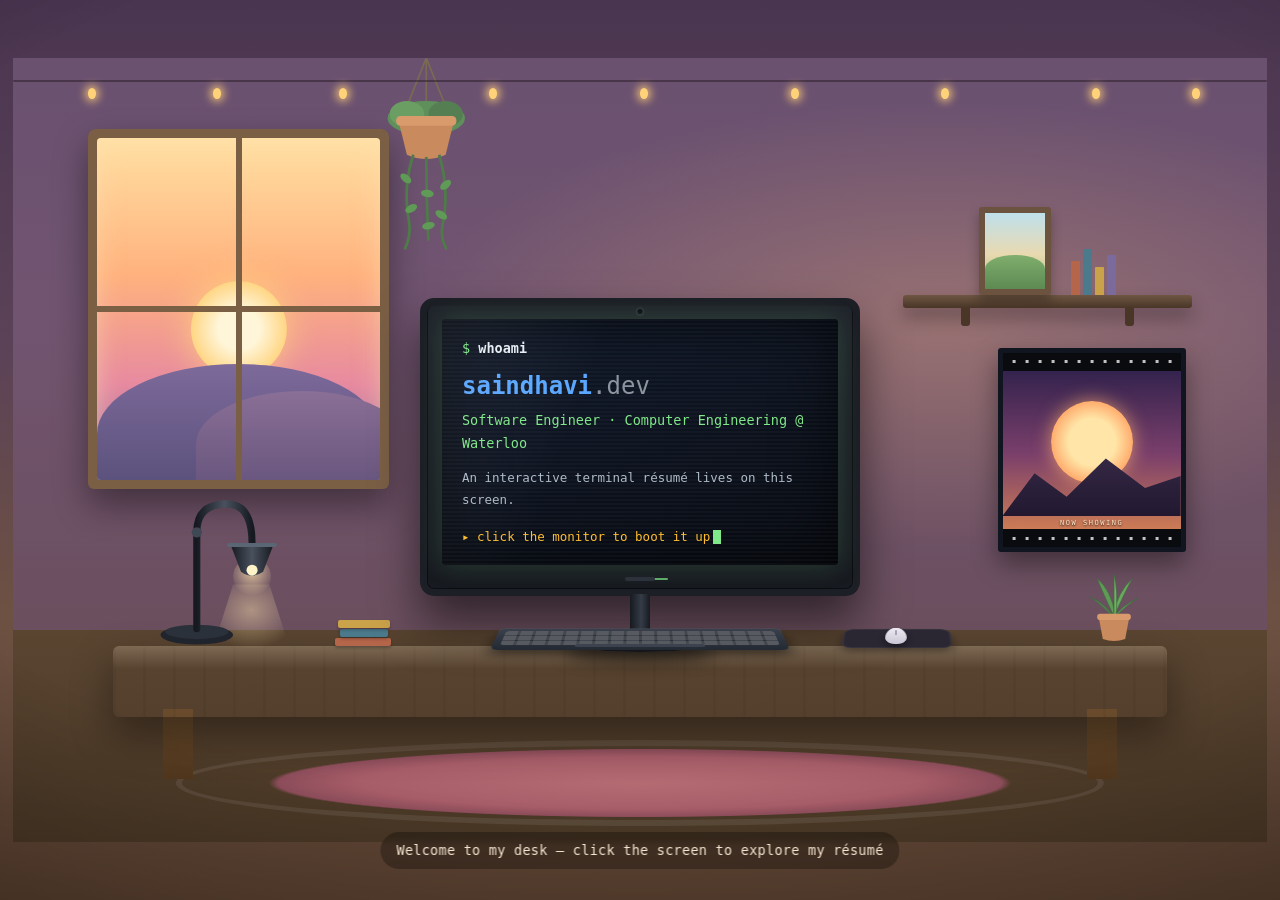
==== commit 059a3af7: "Remove cursor parallax (keep plant sway + steam); enlarge window birds Assisted-By: devx/a997eb2f-b1" ====
--- a/desk/index.html
+++ b/desk/index.html
@@ -47,15 +47,15 @@
     border-radius:50% 50% 0 0 / 60% 60% 0 0; }
   .win-hill.two { bottom:0; left:35%; right:-10%; height:26%; background:linear-gradient(180deg,#8a6f96,#6a577f); }
   /* a little bird glides across the window now and then */
-  .win-birds { position:absolute; left:0; top:26%; width:14px; height:10px; opacity:0; z-index:2;
+  .win-birds { position:absolute; left:0; top:26%; width:26px; height:16px; opacity:0; z-index:2;
     animation: birdFly 20s ease-in-out infinite; }
-  .win-birds .b { position:absolute; width:8px; height:8px; }
-  .win-birds .b::before, .win-birds .b::after { content:""; position:absolute; top:0; width:6px; height:6px;
-    border-top:2px solid #2f2740; border-radius:50%; }
-  .win-birds .b::before { left:-4px; transform:rotate(18deg); transform-origin:right center; animation: flap .35s ease-in-out infinite; }
-  .win-birds .b::after  { left:2px;  transform:rotate(-18deg) scaleX(-1); transform-origin:left center; animation: flap .35s ease-in-out infinite; }
-  .win-birds .b2 { left:16px; top:6px; transform:scale(.75); }
-  @keyframes flap { 0%,100%{ border-top-width:2px; height:6px; } 50%{ height:2px; } }
+  .win-birds .b { position:absolute; width:14px; height:14px; }
+  .win-birds .b::before, .win-birds .b::after { content:""; position:absolute; top:0; width:10px; height:10px;
+    border-top:3px solid #2f2740; border-radius:50%; }
+  .win-birds .b::before { left:-6px; transform:rotate(18deg); transform-origin:right center; animation: flap .35s ease-in-out infinite; }
+  .win-birds .b::after  { left:3px;  transform:rotate(-18deg) scaleX(-1); transform-origin:left center; animation: flap .35s ease-in-out infinite; }
+  .win-birds .b2 { left:24px; top:9px; transform:scale(.78); }
+  @keyframes flap { 0%,100%{ border-top-width:3px; height:10px; } 50%{ height:3px; } }
   @keyframes birdFly {
     0%   { transform: translate(-20px, 30px) scale(.7); opacity:0; }
     8%   { opacity:.85; }
@@ -212,12 +212,9 @@
   @keyframes lampbreath { 0%,100%{ filter:brightness(1); } 50%{ filter:brightness(1.13); } }
   .win-sun { animation: sunpulse 6s ease-in-out infinite; }
   @keyframes sunpulse { 0%,100%{ box-shadow:0 0 34px rgba(255,210,130,.9); } 50%{ box-shadow:0 0 52px rgba(255,225,150,1); } }
-  /* parallax layers glide smoothly toward the cursor */
-  .win, .poster, .shelf, .hangplant, .lamp, .pot { transition: transform .25s ease-out; will-change: transform; }
   @media (prefers-reduced-motion: reduce){
     .hangplant svg, .pot svg, .lamp svg, .win-sun, .lights i, .mug .steam, .win-birds, .win-birds .b::before, .win-birds .b::after { animation: none !important; }
     .win-birds { display:none !important; }
-    .win, .poster, .shelf, .hangplant, .lamp, .pot { transition: none !important; transform: none !important; }
   }
   .bar { background:#21262d; padding:11px 16px; display:flex; align-items:center; gap:8px; border-bottom:1px solid #30363d; }
   .dot { width:13px; height:13px; border-radius:50%; cursor:pointer; }
@@ -730,27 +727,6 @@
 focusInput();
 try { if(localStorage.getItem('coffeeBrewed')) revealMug(); } catch(e){}
 
-// ---- gentle parallax: layers drift toward the cursor for a sense of depth ----
-(function(){
-  const desk = document.getElementById('desk');
-  if(!desk) return;
-  if(window.matchMedia && window.matchMedia('(prefers-reduced-motion: reduce)').matches) return;
-  // [selector, depth px] — nearer objects move more
-  const layers = [['.win',5],['.poster',4],['.shelf',3],['.hangplant',7],['.lamp',11],['.pot',11]];
-  desk.addEventListener('mousemove', e=>{
-    const r = desk.getBoundingClientRect();
-    const dx = (e.clientX - r.left)/r.width - 0.5;
-    const dy = (e.clientY - r.top)/r.height - 0.5;
-    layers.forEach(([sel,d])=>{
-      document.querySelectorAll(sel).forEach(el=>{
-        el.style.transform = `translate(${(-dx*d).toFixed(1)}px, ${(-dy*d).toFixed(1)}px)`;
-      });
-    });
-  });
-  desk.addEventListener('mouseleave', ()=>{
-    layers.forEach(([sel])=>document.querySelectorAll(sel).forEach(el=>{ el.style.transform=''; }));
-  });
-})();
 </script>
 </body>
 </html>
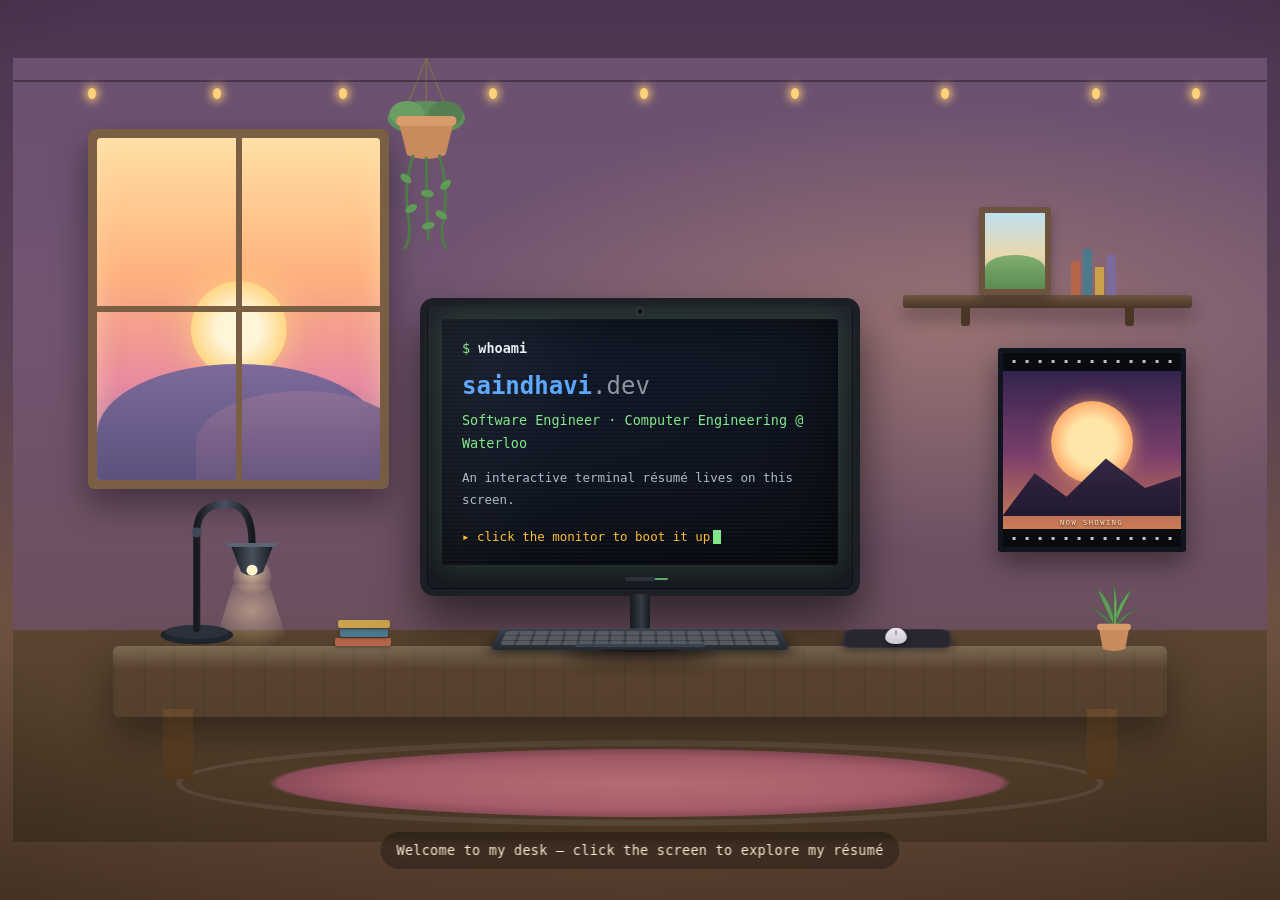
==== commit 4e2b8f3a: "Desk plant: stop swaying and seat it flush on the desk (no floating) Assisted-By: devx/a997eb2f-b1b7" ====
--- a/desk/index.html
+++ b/desk/index.html
@@ -168,7 +168,7 @@
   .books .b3 { bottom:18px; width:52px; right:1px; background:#c9a24a; }
 
   /* ---- potted plant (far right) ---- */
-  .pot { position:absolute; left:85%; bottom:0; width:70px; z-index:9; }
+  .pot { position:absolute; left:85%; bottom:-10px; width:70px; z-index:9; }
   .pot svg { width:100%; height:auto; display:block; }
 
   /* ---- monitor (center, clickable) ---- */
@@ -206,14 +206,12 @@
   /* ---- ambient idle motion ---- */
   .hangplant svg { animation: sway 6.5s ease-in-out infinite; transform-origin:top center; }
   @keyframes sway { 0%,100%{ transform:rotate(-2.6deg); } 50%{ transform:rotate(2.6deg); } }
-  .pot svg { animation: potsway 7.5s ease-in-out infinite; transform-origin:bottom center; }
-  @keyframes potsway { 0%,100%{ transform:rotate(-1.6deg); } 50%{ transform:rotate(1.6deg); } }
   .lamp svg { animation: lampbreath 5.5s ease-in-out infinite; }
   @keyframes lampbreath { 0%,100%{ filter:brightness(1); } 50%{ filter:brightness(1.13); } }
   .win-sun { animation: sunpulse 6s ease-in-out infinite; }
   @keyframes sunpulse { 0%,100%{ box-shadow:0 0 34px rgba(255,210,130,.9); } 50%{ box-shadow:0 0 52px rgba(255,225,150,1); } }
   @media (prefers-reduced-motion: reduce){
-    .hangplant svg, .pot svg, .lamp svg, .win-sun, .lights i, .mug .steam, .win-birds, .win-birds .b::before, .win-birds .b::after { animation: none !important; }
+    .hangplant svg, .lamp svg, .win-sun, .lights i, .mug .steam, .win-birds, .win-birds .b::before, .win-birds .b::after { animation: none !important; }
     .win-birds { display:none !important; }
   }
   .bar { background:#21262d; padding:11px 16px; display:flex; align-items:center; gap:8px; border-bottom:1px solid #30363d; }
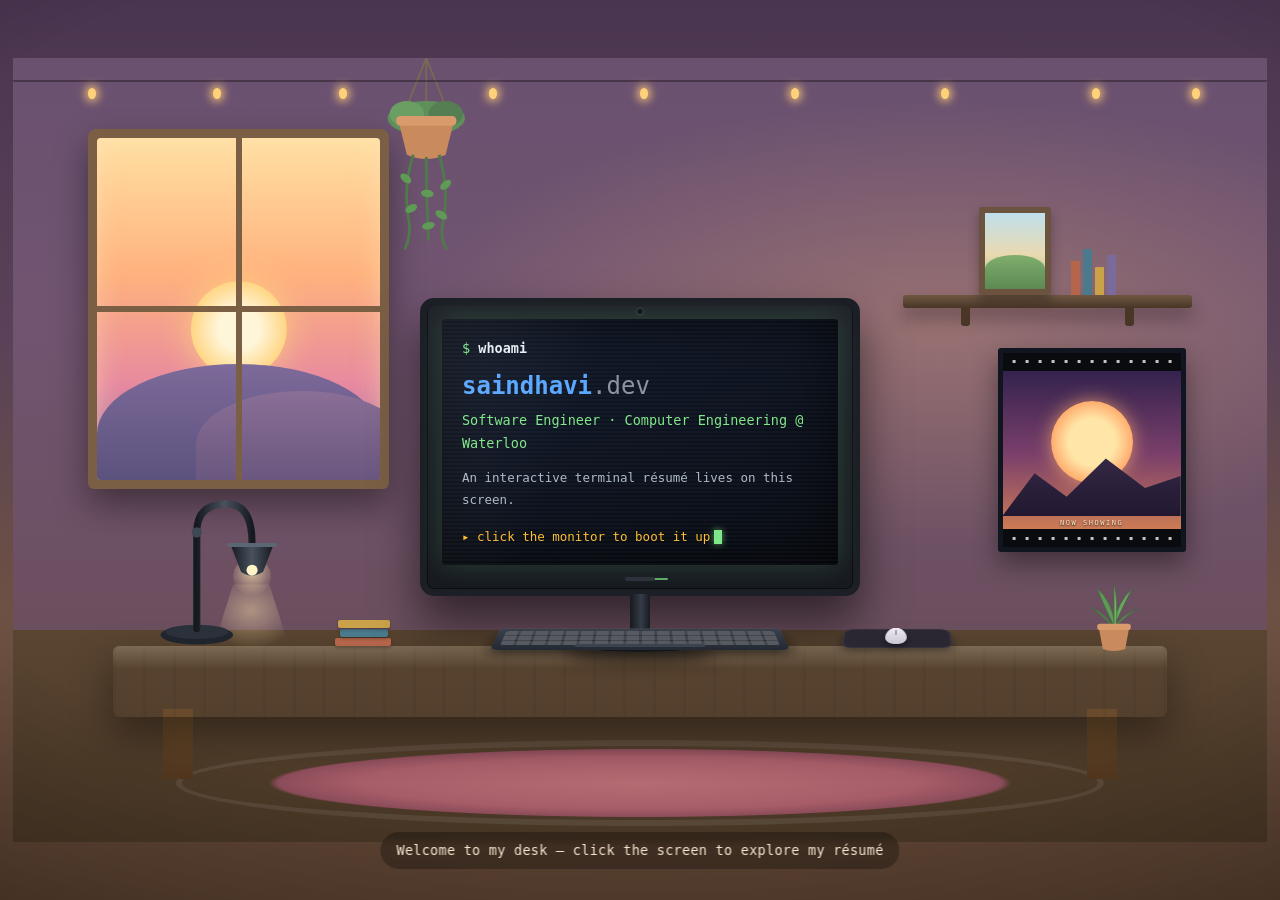
==== commit 9bc3b0c7: "Animate desk terminal cursor" ====
--- a/desk/index.html
+++ b/desk/index.html
@@ -3,6 +3,7 @@
 <head>
 <meta charset="UTF-8">
 <meta name="viewport" content="width=device-width, initial-scale=1.0">
+<meta name="description" content="Saindhavi Thevathasan's interactive portfolio and resume - Computer Engineering at the University of Waterloo.">
 <title>saindhavi@dev ~ Terminal Résumé</title>
 <style>
   * { margin: 0; padding: 0; box-sizing: border-box; }
@@ -192,7 +193,9 @@
   .screen .m2 span { color:#8b949e; font-weight:400; }
   .screen .m3 { color:#adbac7; font-size:12.5px; margin-top:12px; }
   .screen .cta-line { color:#ffbd2e; font-size:12.5px; margin-top:16px; }
-  .screen .bk { display:inline-block; width:8px; height:14px; background:#7ee787; vertical-align:middle; margin-left:3px; animation:blink 1s steps(2) infinite; }
+  .screen .bk { display:inline-block; width:8px; height:14px; background:#7ee787; vertical-align:middle; margin-left:4px;
+    box-shadow:0 0 7px rgba(126,231,135,.65); animation:blink 1s steps(1,end) infinite; }
+  @keyframes blink { 0%,49% { opacity:1; } 50%,100% { opacity:0; } }
   .neck { position:absolute; left:50%; bottom:-48px; transform:translateX(-50%); width:20px; height:50px;
     background:linear-gradient(90deg,#171a20 0%, #2e343e 45%, #363d48 55%, #171a20 100%); border-radius:3px; }
   .foot { position:absolute; left:50%; bottom:-56px; transform:translateX(-50%); width:150px; height:20px;
@@ -234,12 +237,52 @@
   .skills { display:flex; flex-wrap:wrap; gap:6px; margin:4px 0 8px; }
   .chip { background:#21262d; border:1px solid #30363d; border-radius:6px; padding:3px 10px; color:#a5d6ff; font-size:12.5px; }
   .grp { color:#d2a8ff; margin:8px 0 2px; }
+  .contact-row { display:grid; grid-template-columns:9ch minmax(0,1fr); gap:8px; }
   /* input line */
   .inputline { display:flex; align-items:center; }
   .inputline .il-prompt { color:#7ee787; white-space:pre; }
   #cmdInput { flex:1; background:transparent; border:none; outline:none; color:#e6edf3;
     font-family:inherit; font-size:14.5px; caret-color:#7ee787; padding-left:6px; }
   .files { color:#79c0ff; }
+
+  /* ===================== MOBILE ===================== */
+  @media (max-width:640px){
+    body { padding:0; align-items:stretch; }
+
+    /* Desk scene: go portrait so it fills the screen instead of a thin strip */
+    .room { width:100vw; aspect-ratio:auto; height:100dvh; max-height:100dvh; }
+
+    /* Declutter: hide small wall décor that crowds/overlaps a narrow screen */
+    .poster, .shelf, .hangplant, .lights { display:none; }
+
+    /* Make the (tappable) monitor the hero + readable */
+    .monitor { width:min(84%,330px); bottom:74px; }
+    .screen { min-height:150px; padding:16px 16px; }
+    .screen .m1 { font-size:12.5px; }
+    .screen .m2 { font-size:21px; }
+    .screen .m3 { font-size:12px; margin-top:10px; }
+    .screen .cta-line { font-size:12.5px; margin-top:12px; }
+
+    /* Keep supporting props from colliding with the enlarged monitor */
+    .lamp { width:96px; left:5%; }
+    .pot { width:52px; left:83%; }
+    .books { display:none; }
+    .keyboard { width:min(52%,230px); }
+
+    .desk-cap { font-size:12px; bottom:4%; padding:8px 14px;
+      white-space:normal; max-width:88vw; text-align:center; line-height:1.5; }
+
+    /* Terminal: full-bleed and comfortable on phones */
+    .term { border-radius:0; border-left:none; border-right:none; max-width:100%; }
+    .term.expanded { max-width:100%; }
+    .bar { padding:10px 12px; }
+    .title { font-size:12px; }
+    .deskbtn { font-size:11px; padding:2px 7px; }
+    .body, .term.expanded .body { height:calc(100dvh - 44px); padding:16px 14px; }
+    .line, .out, .job ul, .chip { font-size:13.5px; }
+    /* 16px input avoids iOS auto-zoom on focus */
+    #cmdInput, .inputline .il-prompt { font-size:16px; }
+  }
 </style>
 </head>
 <body>
@@ -419,7 +462,8 @@
 
 <script>
 const contact = {
-  email: 'sthevath@uwaterloo.ca', phone: '416-875-1719',
+  phone: '416-875-1719',
+  email: 'sthevath@uwaterloo.ca',
   linkedin: 'linkedin.com/in/saindhavi', github: 'github.com/saindhavi1'
 };
 const S = {}; // section HTML
@@ -427,13 +471,13 @@
 S.about = `<div class="out">Saindhavi Thevathasan — Computer Engineering @ University of Waterloo.
 I build reliable backend systems and developer tooling: from Ruby on Rails data
 migrations and BigQuery pipelines at Shopify to STM32 firmware written in C.
-Three SWE internships. Currently open to new-grad software roles.</div>`;
+Three SWE internships.</div>`;
 
 S.experience = `<div class="rhead">## experience</div>
   <div class="job"><div><span class="role">Software Engineering Intern</span> · <span class="co">Shopify</span> <span class="when">— May 2026 – Aug 2026 · Toronto</span></div>
-    <ul><li>Led a Shopify Taxes migration from legacy tax-partner records to a centralized config system, auditing 74 query paths and shipping dual-write, backfill, parity-check, and rollout-safety work.</li>
-    <li>Built Ruby/Rails tools to safely backfill and compare tax-partner data — dry-runs, scoped targeting, telemetry, mismatch handling.</li>
-    <li>Improved tax-filing workflows: contact lookup, Sales Tax ID validation, GraphQL access updates, maintenance-task safeguards, feature-flag cleanup.</li></ul></div>
+    <ul><li>Led a multi-phase migration of production tax-configuration data onto a centralized configuration system, consolidating merchant tax-provider settings into a single source of truth.</li>
+    <li>Built the Ruby on Rails backend and tooling for a safe migration: a unified write path syncing both data stores, automated cross-system reconciliation, and instrumentation that diagnosed failing records mid-run.</li>
+    <li>Shipped customer-facing tax-setup and billing fixes, including localized form validation in React/TypeScript, corrected store-type billing, and a regional shipping-tax calculation fix.</li></ul></div>
   <div class="job"><div><span class="role">Software Engineering Intern</span> · <span class="co">Shopify</span> <span class="when">— Sep 2025 – Dec 2025 · Toronto</span></div>
     <ul><li>Resolved a data-redaction pipeline incident with BigQuery filtering to prevent NULL rewrites in non-PII columns — unblocking 71 tables and 100s of erasure batches.</li>
     <li>Migrated employee data requests to a cheaper platform using Rails state machines, RSpec table-driven tests, and Flipper flags — saving $60,000.</li>
@@ -450,13 +494,18 @@
 
 S.skills = `<div class="rhead">## skills</div>
   <div class="grp">languages & frameworks</div>
-  <div class="skills"><span class="chip">Python</span><span class="chip">Java</span><span class="chip">C++</span><span class="chip">C</span><span class="chip">JavaScript</span><span class="chip">Ruby on Rails</span><span class="chip">Go</span><span class="chip">React</span><span class="chip">Node.js</span><span class="chip">SQL</span><span class="chip">BigQuery</span><span class="chip">Pandas</span><span class="chip">REST APIs</span><span class="chip">Modbus</span></div>
+  <div class="skills"><span class="chip">Python</span><span class="chip">Java</span><span class="chip">C++</span><span class="chip">C</span><span class="chip">JavaScript</span><span class="chip">Ruby on Rails</span><span class="chip">Go</span><span class="chip">HTML</span><span class="chip">CSS</span><span class="chip">SQL</span><span class="chip">BigQuery</span><span class="chip">Node.js</span><span class="chip">React</span><span class="chip">Pandas</span><span class="chip">PyInstaller</span><span class="chip">Modbus</span><span class="chip">REST APIs / HTTP Requests</span></div>
   <div class="grp">developer tools</div>
-  <div class="skills"><span class="chip">Git</span><span class="chip">Docker</span><span class="chip">Grafana</span><span class="chip">Postman</span><span class="chip">Figma</span><span class="chip">Linux/Unix</span><span class="chip">VS Code</span></div>
+  <div class="skills"><span class="chip">Git</span><span class="chip">GitHub</span><span class="chip">VS Code</span><span class="chip">Eclipse</span><span class="chip">Postman</span><span class="chip">Docker</span><span class="chip">Grafana</span><span class="chip">Figma</span><span class="chip">Microsoft Office</span><span class="chip">Linux/Unix</span></div>
   <div class="grp">hardware</div>
   <div class="skills"><span class="chip">STM32</span><span class="chip">Arduino</span><span class="chip">Embedded C</span><span class="chip">Soldering</span></div>`;
 
 S.projects = `<div class="rhead">## projects</div>
+  <div class="job"><div><span class="role">CodeArena</span> <span class="comment"># evidence-backed coding model arena</span></div>
+    <ul><li>Compares two coding models on identical weighted Python tests, then combines executable results with an independent LLM code review.</li>
+    <li>Supports live Nebius model discovery, built-in and custom challenges, concurrent generation, AST validation, and detailed failure diagnostics.</li>
+    <li>Built with Python, Streamlit, Nebius Token Factory, and OpenAI-compatible APIs.</li></ul>
+    <div><a href="https://sai-coding-model-arena.streamlit.app/" target="_blank" rel="noopener noreferrer">[live app]</a> <a href="https://github.com/saindhavi1/coding-model-arena" target="_blank" rel="noopener noreferrer">[github]</a></div></div>
   <div class="job"><div><span class="role">SenseSecure</span> <span class="comment"># synchronized smart alarm system</span></div>
     <ul><li>Synchronized two STM32 microcontrollers over GPIO with real-time coordination and fault tolerance.</li>
     <li>Integrated ultrasonic sensors, buttons, buzzers, LEDs for multi-modal alerts + manual override (+40% versatility).</li>
@@ -466,12 +515,14 @@
     <li>Built with LDR sensors + servo motors; full circuit simulated in AutoCAD.</li>
     <li>Won first place at Kids for Kids Toronto's GenZ Can Hack Hackathon.</li></ul></div>`;
 
-S.contact = `<div class="out"><span class="key">email</span>     = <a href="mailto:${contact.email}">${contact.email}</a>
-<span class="key">phone</span>     = ${contact.phone}
-<span class="key">linkedin</span>  = <a href="https://${contact.linkedin}">${contact.linkedin}</a>
-<span class="key">github</span>    = <a href="https://${contact.github}">${contact.github}</a></div>`;
-
-const FILES = ['about.txt','experience.log','education.txt','skills/','projects/','contact.card','resume.pdf'];
+S.contact = `<div class="out">
+<div class="contact-row"><span class="key">phone</span><a href="tel:+1${contact.phone.replaceAll('-','')}">${contact.phone}</a></div>
+<div class="contact-row"><span class="key">email</span><a href="mailto:${contact.email}">${contact.email}</a></div>
+<div class="contact-row"><span class="key">linkedin</span><a href="https://${contact.linkedin}">${contact.linkedin}</a></div>
+<div class="contact-row"><span class="key">github</span><a href="https://${contact.github}">${contact.github}</a></div>
+</div>`;
+
+const FILES = ['about.txt','experience.log','education.txt','skills/','projects/','contact.card'];
 
 const help = `<div class="out">Available commands:
   <span class="hint">about</span>         who I am
@@ -482,9 +533,10 @@
   <span class="hint">contact</span>       how to reach me
   <span class="hint">ls</span>            list files
   <span class="hint">cat</span> [file]    print a file, e.g. <span class="comment">cat about.txt</span>
-  <span class="hint">open</span> [x]      open linkedin / github / resume / email
+  <span class="hint">open</span> [x]      open linkedin / github / email
   <span class="hint">all</span>           print the whole résumé
   <span class="hint">clear</span>         clear the screen        <span class="comment">(alias: cls)</span>
+  <span class="hint">exit</span>          return to the desk UI
   <span class="hint">help</span>          this menu
 
 <span class="key">Fun stuff:</span>
@@ -647,9 +699,9 @@
 
 function openLink(what){
   const map = { linkedin:'https://'+contact.linkedin, github:'https://'+contact.github,
-    resume:'#', email:'mailto:'+contact.email };
+    email:'mailto:'+contact.email };
   if(map[what]){ print(`<div class="out">Opening ${what}… <a href="${map[what]}">${map[what].replace('mailto:','')}</a></div>`); window.open(map[what],'_blank'); }
-  else print(`<div class="out err">open: unknown target '${what}'. Try: linkedin, github, resume, email.</div>`);
+  else print(`<div class="out err">open: unknown target '${what}'. Try: linkedin, github, email.</div>`);
 }
 
 function handle(raw){
@@ -672,6 +724,7 @@
     case 'ls': case 'dir': print(`<div class="out files">${FILES.join('   ')}</div>`); break;
     case 'all': case './resume': order.forEach(k=>print(S[k])); break;
     case 'open': case 'xdg-open': openLink(arg); break;
+    case 'exit': exitTerminal(); return;
     case 'clear': case 'cls':
       const body=document.getElementById('body');
       [...body.querySelectorAll('div')].forEach(d=>{ if(d.id!=='inputline') d.remove(); });
@@ -684,7 +737,6 @@
       else if(arg.startsWith('skills')) print(S.skills);
       else if(arg.startsWith('projects')) print(S.projects);
       else if(arg.startsWith('contact')) print(S.contact);
-      else if(arg.startsWith('resume')) { print('<div class="out">resume.pdf is a binary file. Try <span class="hint">open resume</span>.</div>'); }
       else print(`<div class="out err">cat: ${arg}: No such file. Try 'ls'.</div>`);
       break;
     case 'game': case 'guess': startGuess(); break;
@@ -715,7 +767,7 @@
   else if(e.key==='ArrowDown'){ if(hix>0){ hix--; inp.value=history[hix]; } else { hix=-1; inp.value=''; } e.preventDefault(); }
   else if(e.key==='Tab'){
     e.preventDefault();
-    const cmds=['about','experience','education','skills','projects','contact','ls','cat','open','all','clear','help','game','quiz','neofetch','theme','matrix','coffee'];
+    const cmds=['about','experience','education','skills','projects','contact','ls','cat','open','all','clear','exit','help','game','quiz','neofetch','theme','matrix','coffee'];
     const m=cmds.filter(x=>x.startsWith(inp.value.toLowerCase()));
     if(m.length===1) inp.value=m[0];
     else if(m.length>1) print(`<div class="out comment">${m.join('   ')}</div>`), scrollBottom();
